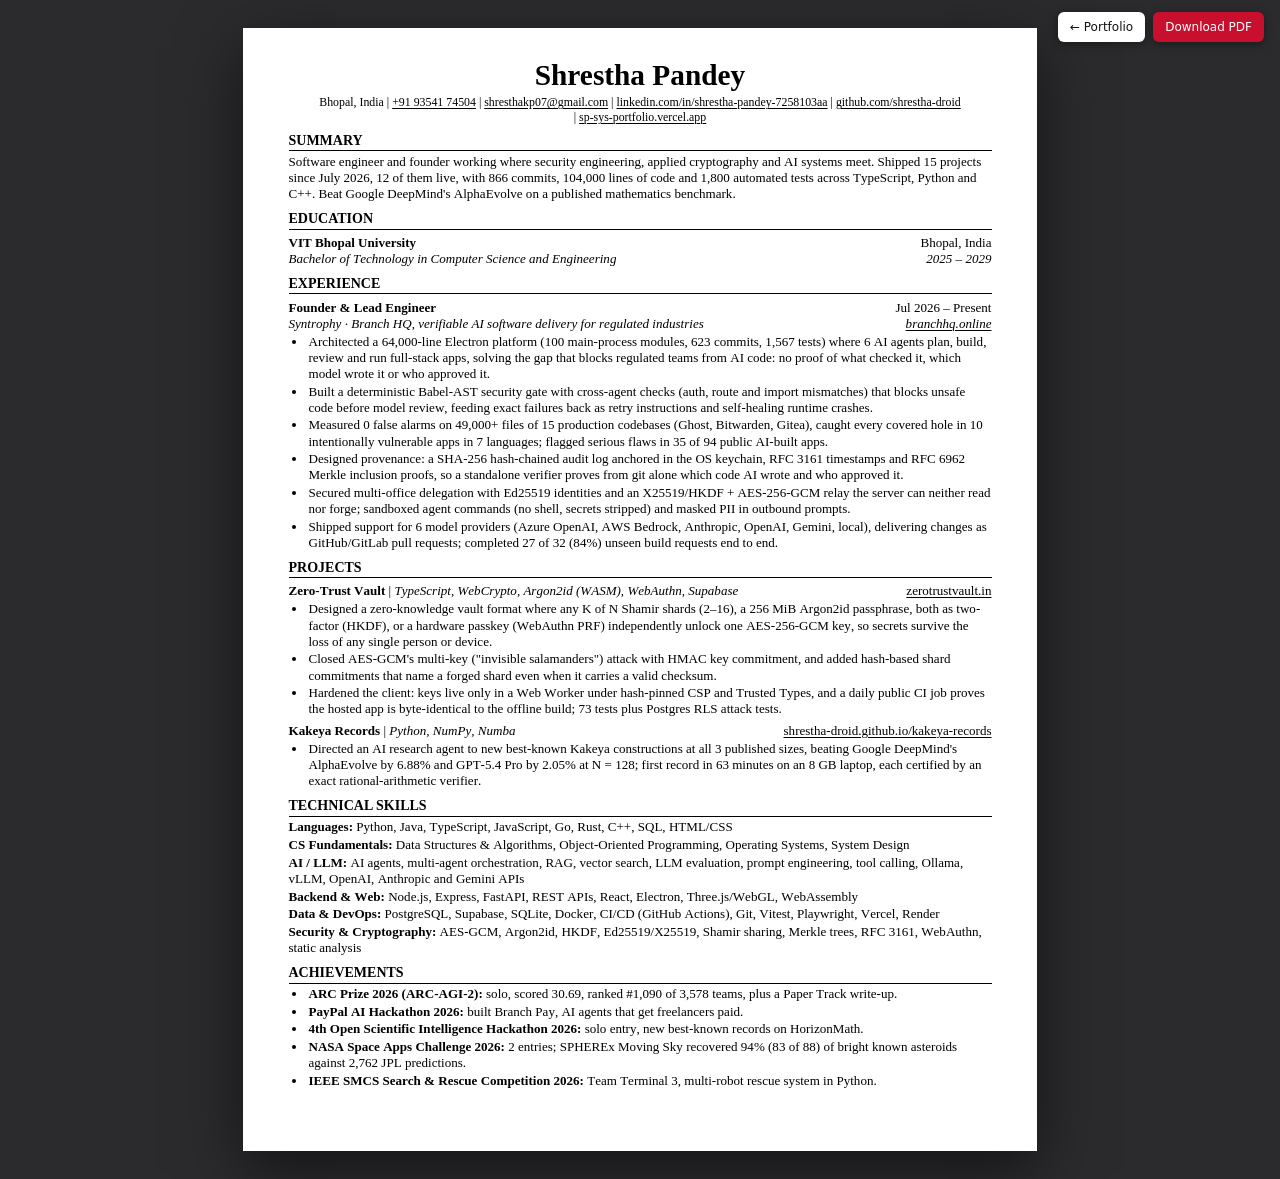
==== cv.html @ e8c66e71 "CV: add phone number and Rust Co-Authored-By: Claude Opus 5.5 <noreply@anthropic.com>" ====
<!DOCTYPE html>
<html lang="en">
<head>
<meta charset="UTF-8">
<meta name="viewport" content="width=device-width, initial-scale=1">
<title>Shrestha Pandey · CV</title>
<meta name="description" content="Shrestha Pandey: software engineer, AI systems and security. One-page CV.">
<link rel="icon" href="favicon.svg" type="image/svg+xml">
<style>
  /* Jake's Resume layout (the standard Overleaf ATS template): one column, standard headings, real text.
     Static font only: Chrome splits words ("A I") when printing variable fonts, which breaks ATS parsing. */
  @page { size: A4; margin: 0; }
  * { box-sizing: border-box; margin: 0; padding: 0; }
  html { background: #2b2b2e; }
  body { font: 400 9.8pt/1.24 Charter, 'Bitstream Charter', Georgia, serif; color: #000; font-kerning: none; font-variant-ligatures: none; font-feature-settings: 'kern' 0, 'liga' 0; -webkit-font-smoothing: antialiased; }
  .page { width: 210mm; min-height: 297mm; margin: 28px auto; padding: 8.5mm 12mm 6mm; background: #fff; box-shadow: 0 20px 60px #0008; }
  a { color: inherit; text-decoration: underline; text-decoration-thickness: .5pt; text-underline-offset: 1.5pt; }
  header { text-align: center; }
  h1 { font: 700 22pt/1.05 Charter, Georgia, serif; }
  .contact { margin-top: 3pt; font-size: 8.9pt; }
  .contact span { white-space: nowrap; }
  .contact span + span::before { content: '| '; }
  h2 { margin: 6.5pt 0 2pt; padding-bottom: 1pt; border-bottom: .7pt solid #000; font: 700 10.5pt Charter, Georgia, serif; text-transform: uppercase; }
  
  .item { margin-top: 4pt; break-inside: avoid; }
  .row { display: flex; justify-content: space-between; gap: 10pt; align-items: baseline; }
  .row b { font-weight: 700; }
  .row i { font-style: italic; }
  .row .r { flex: none; text-align: right; }
  ul { margin: 1.5pt 0 0 14pt; } li { margin-top: 1pt; padding-left: 1pt; }
  .skills p { margin-top: 1.2pt; } .skills b { font-weight: 700; }
  .bar { position: fixed; top: 12px; right: 16px; display: flex; gap: 8px; font: 500 12px system-ui, sans-serif; }
  .bar a { padding: 8px 12px; border-radius: 6px; background: #fff; color: #111; box-shadow: 0 2px 10px #0006; text-decoration: none; }
  .bar a.primary { background: #c8102e; color: #fff; }
  @media print { html { background: #fff; } .page { margin: 0; box-shadow: none; min-height: auto; } .bar { display: none; } }
  @media screen and (max-width: 820px) { .page { width: auto; margin: 0; padding: 18px; } .row { flex-direction: column; gap: 0; } .row .r { text-align: left; } }
</style>
</head>
<body>
<nav class="bar" aria-label="CV actions"><a href="/">← Portfolio</a><a class="primary" href="Shrestha-Pandey-CV.pdf" download="Shrestha-Pandey-CV.pdf">Download PDF</a></nav>
<main class="page">
  <header>
    <h1>Shrestha Pandey</h1>
    <p class="contact"><span>Bhopal, India</span> <span><a href="tel:+919354174504">+91 93541 74504</a></span> <span><a href="mailto:shresthakp07@gmail.com">shresthakp07@gmail.com</a></span> <span><a href="https://www.linkedin.com/in/shrestha-pandey-7258103aa/">linkedin.com/in/shrestha-pandey-7258103aa</a></span> <span><a href="https://github.com/shrestha-droid">github.com/shrestha-droid</a></span> <span><a href="https://sp-sys-portfolio.vercel.app">sp-sys-portfolio.vercel.app</a></span></p>
  </header>

  <h2>Summary</h2>
  <p class="summary">Software engineer and founder working where security engineering, applied cryptography and AI systems meet. Shipped 15 projects since July 2026, 12 of them live, with 866 commits, 104,000 lines of code and 1,800 automated tests across TypeScript, Python and C++. Beat Google DeepMind's AlphaEvolve on a published mathematics benchmark.</p>

  <h2>Education</h2>
  <div class="item">
    <div class="row"><b>VIT Bhopal University</b><span class="r">Bhopal, India</span></div>
    <div class="row"><i>Bachelor of Technology in Computer Science and Engineering</i><i class="r">2025 – 2029</i></div>
  </div>

  <h2>Experience</h2>
  <div class="item">
    <div class="row"><b>Founder &amp; Lead Engineer</b><span class="r">Jul 2026 – Present</span></div>
    <div class="row"><i>Syntrophy · Branch HQ, verifiable AI software delivery for regulated industries</i><i class="r"><a href="https://branchhq.online">branchhq.online</a></i></div>
    <ul>
      <li>Architected a 64,000-line Electron platform (100 main-process modules, 623 commits, 1,567 tests) where 6 AI agents plan, build, review and run full-stack apps, solving the gap that blocks regulated teams from AI code: no proof of what checked it, which model wrote it or who approved it.</li>
      <li>Built a deterministic Babel-AST security gate with cross-agent checks (auth, route and import mismatches) that blocks unsafe code before model review, feeding exact failures back as retry instructions and self-healing runtime crashes.</li>
      <li>Measured 0 false alarms on 49,000+ files of 15 production codebases (Ghost, Bitwarden, Gitea), caught every covered hole in 10 intentionally vulnerable apps in 7 languages; flagged serious flaws in 35 of 94 public AI-built apps.</li>
      <li>Designed provenance: a SHA-256 hash-chained audit log anchored in the OS keychain, RFC 3161 timestamps and RFC 6962 Merkle inclusion proofs, so a standalone verifier proves from git alone which code AI wrote and who approved it.</li>
      <li>Secured multi-office delegation with Ed25519 identities and an X25519/HKDF + AES-256-GCM relay the server can neither read nor forge; sandboxed agent commands (no shell, secrets stripped) and masked PII in outbound prompts.</li>
      <li>Shipped support for 6 model providers (Azure OpenAI, AWS Bedrock, Anthropic, OpenAI, Gemini, local), delivering changes as GitHub/GitLab pull requests; completed 27 of 32 (84%) unseen build requests end to end.</li>
    </ul>
  </div>

  <h2>Projects</h2>
  <div class="item">
    <div class="row"><span><b>Zero-Trust Vault</b> | <i>TypeScript, WebCrypto, Argon2id (WASM), WebAuthn, Supabase</i></span><span class="r"><a href="https://www.zerotrustvault.in">zerotrustvault.in</a></span></div>
    <ul>
      <li>Designed a zero-knowledge vault format where any K of N Shamir shards (<span style="white-space:nowrap">2–16</span>), a 256 MiB Argon2id passphrase, both as two-factor (HKDF), or a hardware passkey (WebAuthn PRF) independently unlock one AES-256-GCM key, so secrets survive the loss of any single person or device.</li>
      <li>Closed AES-GCM's multi-key ("invisible salamanders") attack with HMAC key commitment, and added hash-based shard commitments that name a forged shard even when it carries a valid checksum.</li>
      <li>Hardened the client: keys live only in a Web Worker under hash-pinned CSP and Trusted Types, and a daily public CI job proves the hosted app is byte-identical to the offline build; 73 tests plus Postgres RLS attack tests.</li>
    </ul>
  </div>
  <div class="item">
    <div class="row"><span><b>Kakeya Records</b> | <i>Python, NumPy, Numba</i></span><span class="r"><a href="https://shrestha-droid.github.io/kakeya-records/">shrestha-droid.github.io/kakeya-records</a></span></div>
    <ul>
      <li>Directed an AI research agent to new best-known Kakeya constructions at all 3 published sizes, beating Google DeepMind's AlphaEvolve by 6.88% and GPT-5.4 Pro by 2.05% at N = 128; first record in 63 minutes on an 8 GB laptop, each certified by an exact rational-arithmetic verifier.</li>
    </ul>
  </div>

  <h2>Technical Skills</h2>
  <div class="skills">
    <p><b>Languages:</b> Python, Java, TypeScript, JavaScript, Go, Rust, C++, SQL, HTML/CSS</p>
    <p><b>CS Fundamentals:</b> Data Structures &amp; Algorithms, Object-Oriented Programming, Operating Systems, System Design</p>
    <p><b>AI / LLM:</b> AI agents, multi-agent orchestration, RAG, vector search, LLM evaluation, prompt engineering, tool calling, Ollama, vLLM, OpenAI, Anthropic and Gemini APIs</p>
    <p><b>Backend &amp; Web:</b> Node.js, Express, FastAPI, REST APIs, React, Electron, Three.js/WebGL, WebAssembly</p>
    <p><b>Data &amp; DevOps:</b> PostgreSQL, Supabase, SQLite, Docker, CI/CD (GitHub Actions), Git, Vitest, Playwright, Vercel, Render</p>
    <p><b>Security &amp; Cryptography:</b> AES-GCM, Argon2id, HKDF, Ed25519/X25519, Shamir sharing, Merkle trees, RFC 3161, WebAuthn, static analysis</p>
  </div>

  <h2>Achievements</h2>
  <ul>
    <li><b>ARC Prize 2026 (ARC-AGI-2):</b> solo, scored 30.69, ranked #1,090 of 3,578 teams, plus a Paper Track write-up.</li>
    <li><b>PayPal AI Hackathon 2026:</b> built Branch Pay, AI agents that get freelancers paid.</li>
    <li><b>4th Open Scientific Intelligence Hackathon 2026:</b> solo entry, new best-known records on HorizonMath.</li>
    <li><b>NASA Space Apps Challenge 2026:</b> 2 entries; SPHEREx Moving Sky recovered 94% (83 of 88) of bright known asteroids against 2,762 JPL predictions.</li>
    <li><b>IEEE SMCS Search &amp; Rescue Competition 2026:</b> Team Terminal 3, multi-robot rescue system in Python.</li>
  </ul>
</main>
</body>
</html>
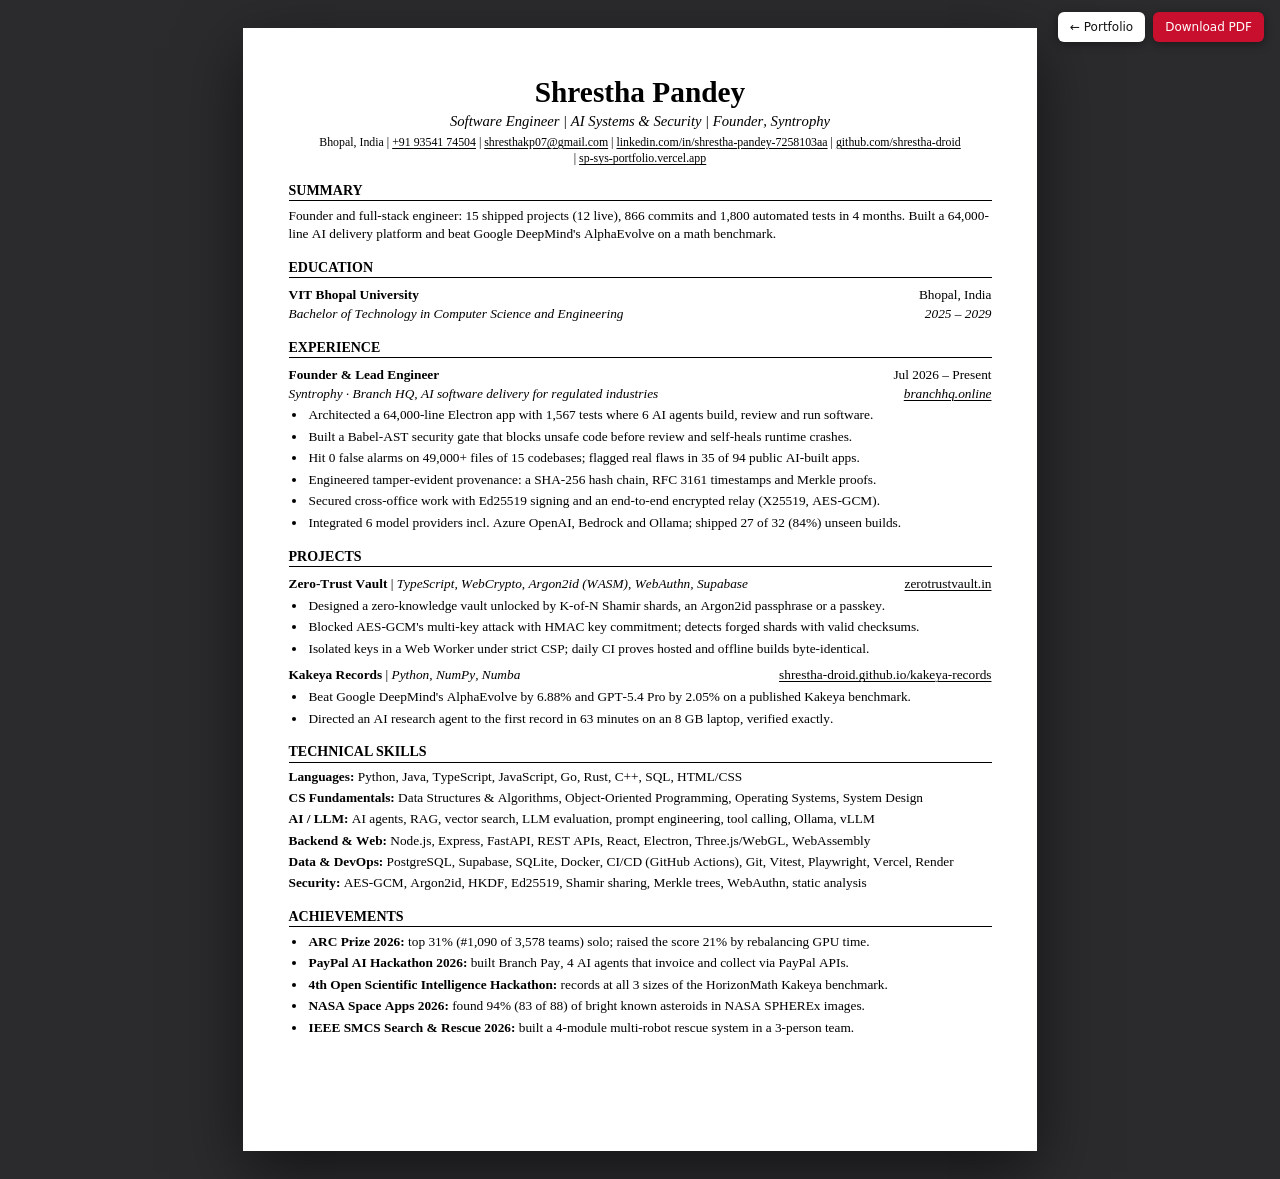
==== commit d9729bd1: "CV: headline, one-line quantified bullets, metrics on every achievement, fewer buzzwords Co-Authored" ====
--- a/cv.html
+++ b/cv.html
@@ -12,23 +12,24 @@
   @page { size: A4; margin: 0; }
   * { box-sizing: border-box; margin: 0; padding: 0; }
   html { background: #2b2b2e; }
-  body { font: 400 9.8pt/1.24 Charter, 'Bitstream Charter', Georgia, serif; color: #000; font-kerning: none; font-variant-ligatures: none; font-feature-settings: 'kern' 0, 'liga' 0; -webkit-font-smoothing: antialiased; }
-  .page { width: 210mm; min-height: 297mm; margin: 28px auto; padding: 8.5mm 12mm 6mm; background: #fff; box-shadow: 0 20px 60px #0008; }
+  body { font: 400 10pt/1.4 Charter, 'Bitstream Charter', Georgia, serif; color: #000; font-kerning: none; font-variant-ligatures: none; font-feature-settings: 'kern' 0, 'liga' 0; -webkit-font-smoothing: antialiased; }
+  .page { width: 210mm; min-height: 297mm; margin: 28px auto; padding: 13mm 12mm 10mm; background: #fff; box-shadow: 0 20px 60px #0008; }
   a { color: inherit; text-decoration: underline; text-decoration-thickness: .5pt; text-underline-offset: 1.5pt; }
   header { text-align: center; }
   h1 { font: 700 22pt/1.05 Charter, Georgia, serif; }
-  .contact { margin-top: 3pt; font-size: 8.9pt; }
+  .headline { margin-top: 2pt; font-size: 11pt; font-style: italic; }
+  .contact { margin-top: 2pt; font-size: 8.9pt; }
   .contact span { white-space: nowrap; }
   .contact span + span::before { content: '| '; }
-  h2 { margin: 6.5pt 0 2pt; padding-bottom: 1pt; border-bottom: .7pt solid #000; font: 700 10.5pt Charter, Georgia, serif; text-transform: uppercase; }
+  h2 { margin: 12pt 0 4pt; padding-bottom: 1pt; border-bottom: .7pt solid #000; font: 700 10.5pt Charter, Georgia, serif; text-transform: uppercase; }
   
-  .item { margin-top: 4pt; break-inside: avoid; }
+  .item { margin-top: 6pt; break-inside: avoid; }
   .row { display: flex; justify-content: space-between; gap: 10pt; align-items: baseline; }
   .row b { font-weight: 700; }
   .row i { font-style: italic; }
   .row .r { flex: none; text-align: right; }
-  ul { margin: 1.5pt 0 0 14pt; } li { margin-top: 1pt; padding-left: 1pt; }
-  .skills p { margin-top: 1.2pt; } .skills b { font-weight: 700; }
+  ul { margin: 1.5pt 0 0 14pt; } li { margin-top: 2.2pt; padding-left: 1pt; }
+  .skills p { margin-top: 2pt; } .skills b { font-weight: 700; }
   .bar { position: fixed; top: 12px; right: 16px; display: flex; gap: 8px; font: 500 12px system-ui, sans-serif; }
   .bar a { padding: 8px 12px; border-radius: 6px; background: #fff; color: #111; box-shadow: 0 2px 10px #0006; text-decoration: none; }
   .bar a.primary { background: #c8102e; color: #fff; }
@@ -41,11 +42,12 @@
 <main class="page">
   <header>
     <h1>Shrestha Pandey</h1>
+    <p class="headline">Software Engineer | AI Systems &amp; Security | Founder, Syntrophy</p>
     <p class="contact"><span>Bhopal, India</span> <span><a href="tel:+919354174504">+91 93541 74504</a></span> <span><a href="mailto:shresthakp07@gmail.com">shresthakp07@gmail.com</a></span> <span><a href="https://www.linkedin.com/in/shrestha-pandey-7258103aa/">linkedin.com/in/shrestha-pandey-7258103aa</a></span> <span><a href="https://github.com/shrestha-droid">github.com/shrestha-droid</a></span> <span><a href="https://sp-sys-portfolio.vercel.app">sp-sys-portfolio.vercel.app</a></span></p>
   </header>
 
   <h2>Summary</h2>
-  <p class="summary">Software engineer and founder working where security engineering, applied cryptography and AI systems meet. Shipped 15 projects since July 2026, 12 of them live, with 866 commits, 104,000 lines of code and 1,800 automated tests across TypeScript, Python and C++. Beat Google DeepMind's AlphaEvolve on a published mathematics benchmark.</p>
+  <p class="summary">Founder and full-stack engineer: 15 shipped projects (12 live), 866 commits and 1,800 automated tests in 4 months. Built a 64,000-line AI delivery platform and beat Google DeepMind's AlphaEvolve on a math benchmark.</p>
 
   <h2>Education</h2>
   <div class="item">
@@ -56,14 +58,14 @@
   <h2>Experience</h2>
   <div class="item">
     <div class="row"><b>Founder &amp; Lead Engineer</b><span class="r">Jul 2026 – Present</span></div>
-    <div class="row"><i>Syntrophy · Branch HQ, verifiable AI software delivery for regulated industries</i><i class="r"><a href="https://branchhq.online">branchhq.online</a></i></div>
+    <div class="row"><i>Syntrophy · Branch HQ, AI software delivery for regulated industries</i><i class="r"><a href="https://branchhq.online">branchhq.online</a></i></div>
     <ul>
-      <li>Architected a 64,000-line Electron platform (100 main-process modules, 623 commits, 1,567 tests) where 6 AI agents plan, build, review and run full-stack apps, solving the gap that blocks regulated teams from AI code: no proof of what checked it, which model wrote it or who approved it.</li>
-      <li>Built a deterministic Babel-AST security gate with cross-agent checks (auth, route and import mismatches) that blocks unsafe code before model review, feeding exact failures back as retry instructions and self-healing runtime crashes.</li>
-      <li>Measured 0 false alarms on 49,000+ files of 15 production codebases (Ghost, Bitwarden, Gitea), caught every covered hole in 10 intentionally vulnerable apps in 7 languages; flagged serious flaws in 35 of 94 public AI-built apps.</li>
-      <li>Designed provenance: a SHA-256 hash-chained audit log anchored in the OS keychain, RFC 3161 timestamps and RFC 6962 Merkle inclusion proofs, so a standalone verifier proves from git alone which code AI wrote and who approved it.</li>
-      <li>Secured multi-office delegation with Ed25519 identities and an X25519/HKDF + AES-256-GCM relay the server can neither read nor forge; sandboxed agent commands (no shell, secrets stripped) and masked PII in outbound prompts.</li>
-      <li>Shipped support for 6 model providers (Azure OpenAI, AWS Bedrock, Anthropic, OpenAI, Gemini, local), delivering changes as GitHub/GitLab pull requests; completed 27 of 32 (84%) unseen build requests end to end.</li>
+      <li>Architected a 64,000-line Electron app with 1,567 tests where 6 AI agents build, review and run software.</li>
+      <li>Built a Babel-AST security gate that blocks unsafe code before review and self-heals runtime crashes.</li>
+      <li>Hit 0 false alarms on 49,000+ files of 15 codebases; flagged real flaws in 35 of 94 public AI-built apps.</li>
+      <li>Engineered tamper-evident provenance: a SHA-256 hash chain, RFC 3161 timestamps and Merkle proofs.</li>
+      <li>Secured cross-office work with Ed25519 signing and an end-to-end encrypted relay (X25519, AES-GCM).</li>
+      <li>Integrated 6 model providers incl. Azure OpenAI, Bedrock and Ollama; shipped 27 of 32 (84%) unseen builds.</li>
     </ul>
   </div>
 
@@ -71,15 +73,16 @@
   <div class="item">
     <div class="row"><span><b>Zero-Trust Vault</b> | <i>TypeScript, WebCrypto, Argon2id (WASM), WebAuthn, Supabase</i></span><span class="r"><a href="https://www.zerotrustvault.in">zerotrustvault.in</a></span></div>
     <ul>
-      <li>Designed a zero-knowledge vault format where any K of N Shamir shards (<span style="white-space:nowrap">2–16</span>), a 256 MiB Argon2id passphrase, both as two-factor (HKDF), or a hardware passkey (WebAuthn PRF) independently unlock one AES-256-GCM key, so secrets survive the loss of any single person or device.</li>
-      <li>Closed AES-GCM's multi-key ("invisible salamanders") attack with HMAC key commitment, and added hash-based shard commitments that name a forged shard even when it carries a valid checksum.</li>
-      <li>Hardened the client: keys live only in a Web Worker under hash-pinned CSP and Trusted Types, and a daily public CI job proves the hosted app is byte-identical to the offline build; 73 tests plus Postgres RLS attack tests.</li>
+      <li>Designed a zero-knowledge vault unlocked by K-of-N Shamir shards, an Argon2id passphrase or a passkey.</li>
+      <li>Blocked AES-GCM's multi-key attack with HMAC key commitment; detects forged shards with valid checksums.</li>
+      <li>Isolated keys in a Web Worker under strict CSP; daily CI proves hosted and offline builds byte-identical.</li>
     </ul>
   </div>
   <div class="item">
     <div class="row"><span><b>Kakeya Records</b> | <i>Python, NumPy, Numba</i></span><span class="r"><a href="https://shrestha-droid.github.io/kakeya-records/">shrestha-droid.github.io/kakeya-records</a></span></div>
     <ul>
-      <li>Directed an AI research agent to new best-known Kakeya constructions at all 3 published sizes, beating Google DeepMind's AlphaEvolve by 6.88% and GPT-5.4 Pro by 2.05% at N = 128; first record in 63 minutes on an 8 GB laptop, each certified by an exact rational-arithmetic verifier.</li>
+      <li>Beat Google DeepMind's AlphaEvolve by 6.88% and GPT-5.4 Pro by 2.05% on a published Kakeya benchmark.</li>
+      <li>Directed an AI research agent to the first record in 63 minutes on an 8 GB laptop, verified exactly.</li>
     </ul>
   </div>
 
@@ -87,19 +90,19 @@
   <div class="skills">
     <p><b>Languages:</b> Python, Java, TypeScript, JavaScript, Go, Rust, C++, SQL, HTML/CSS</p>
     <p><b>CS Fundamentals:</b> Data Structures &amp; Algorithms, Object-Oriented Programming, Operating Systems, System Design</p>
-    <p><b>AI / LLM:</b> AI agents, multi-agent orchestration, RAG, vector search, LLM evaluation, prompt engineering, tool calling, Ollama, vLLM, OpenAI, Anthropic and Gemini APIs</p>
+    <p><b>AI / LLM:</b> AI agents, RAG, vector search, LLM evaluation, prompt engineering, tool calling, Ollama, vLLM</p>
     <p><b>Backend &amp; Web:</b> Node.js, Express, FastAPI, REST APIs, React, Electron, Three.js/WebGL, WebAssembly</p>
     <p><b>Data &amp; DevOps:</b> PostgreSQL, Supabase, SQLite, Docker, CI/CD (GitHub Actions), Git, Vitest, Playwright, Vercel, Render</p>
-    <p><b>Security &amp; Cryptography:</b> AES-GCM, Argon2id, HKDF, Ed25519/X25519, Shamir sharing, Merkle trees, RFC 3161, WebAuthn, static analysis</p>
+    <p><b>Security:</b> AES-GCM, Argon2id, HKDF, Ed25519, Shamir sharing, Merkle trees, WebAuthn, static analysis</p>
   </div>
 
   <h2>Achievements</h2>
   <ul>
-    <li><b>ARC Prize 2026 (ARC-AGI-2):</b> solo, scored 30.69, ranked #1,090 of 3,578 teams, plus a Paper Track write-up.</li>
-    <li><b>PayPal AI Hackathon 2026:</b> built Branch Pay, AI agents that get freelancers paid.</li>
-    <li><b>4th Open Scientific Intelligence Hackathon 2026:</b> solo entry, new best-known records on HorizonMath.</li>
-    <li><b>NASA Space Apps Challenge 2026:</b> 2 entries; SPHEREx Moving Sky recovered 94% (83 of 88) of bright known asteroids against 2,762 JPL predictions.</li>
-    <li><b>IEEE SMCS Search &amp; Rescue Competition 2026:</b> Team Terminal 3, multi-robot rescue system in Python.</li>
+    <li><b>ARC Prize 2026:</b> top 31% (#1,090 of 3,578 teams) solo; raised the score 21% by rebalancing GPU time.</li>
+    <li><b>PayPal AI Hackathon 2026:</b> built Branch Pay, 4 AI agents that invoice and collect via PayPal APIs.</li>
+    <li><b>4th Open Scientific Intelligence Hackathon:</b> records at all 3 sizes of the HorizonMath Kakeya benchmark.</li>
+    <li><b>NASA Space Apps 2026:</b> found 94% (83 of 88) of bright known asteroids in NASA SPHEREx images.</li>
+    <li><b>IEEE SMCS Search &amp; Rescue 2026:</b> built a 4-module multi-robot rescue system in a 3-person team.</li>
   </ul>
 </main>
 </body>
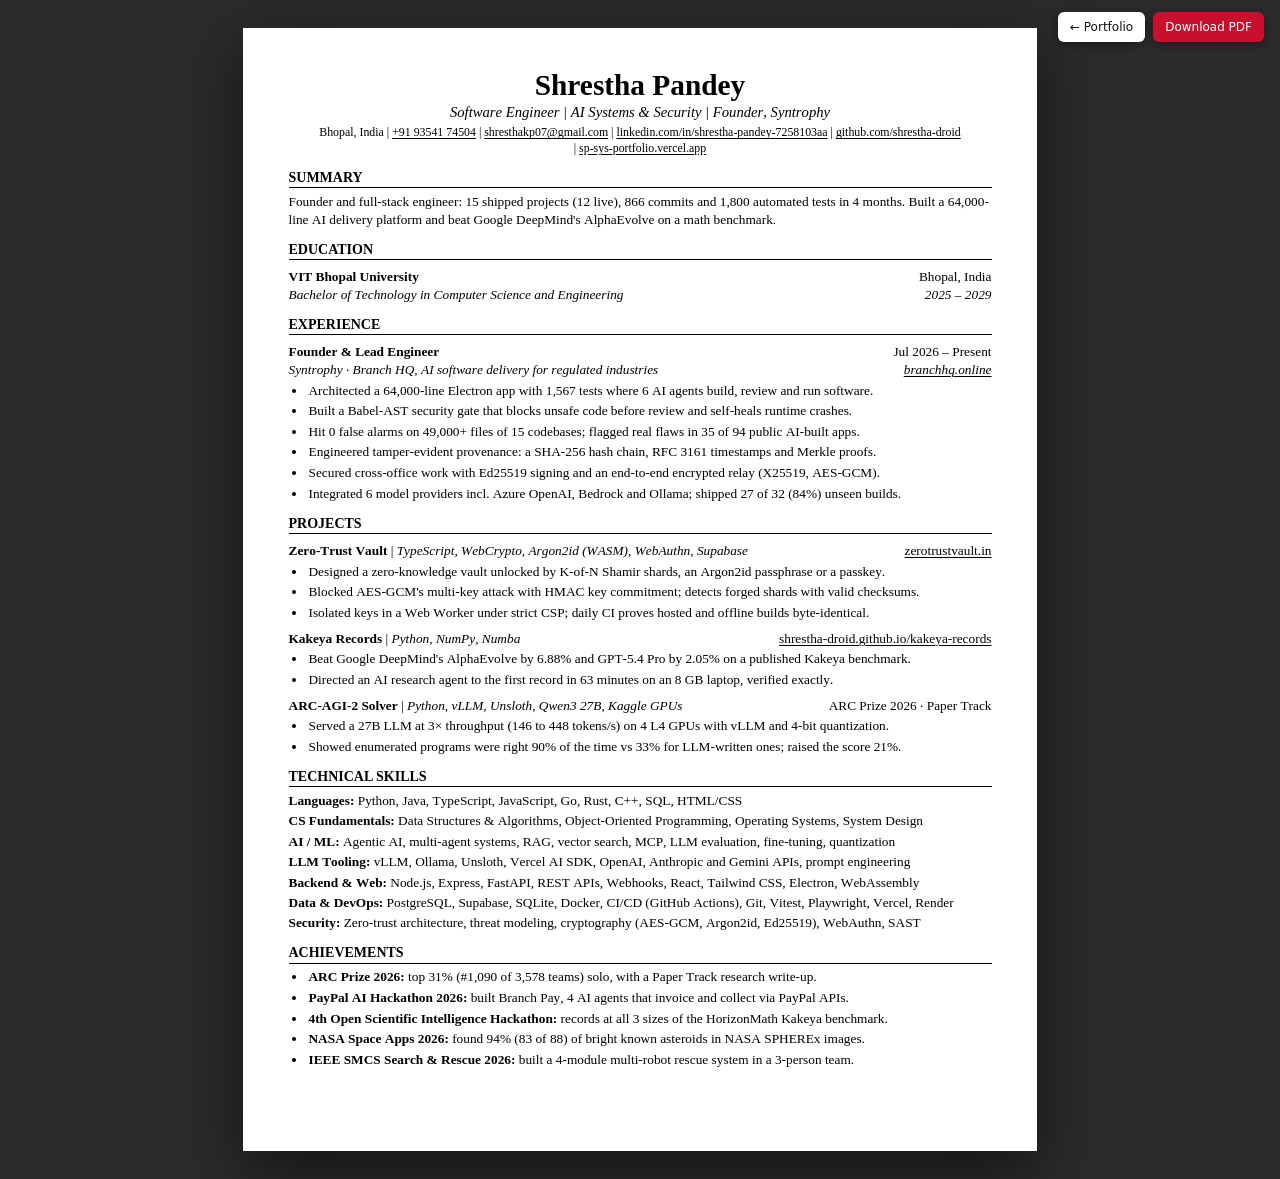
==== commit 97504623: "CV: add ARC-AGI-2 project (vLLM, quantization, 3x throughput) and evidenced ML/security keywords Co-" ====
--- a/cv.html
+++ b/cv.html
@@ -12,8 +12,8 @@
   @page { size: A4; margin: 0; }
   * { box-sizing: border-box; margin: 0; padding: 0; }
   html { background: #2b2b2e; }
-  body { font: 400 10pt/1.4 Charter, 'Bitstream Charter', Georgia, serif; color: #000; font-kerning: none; font-variant-ligatures: none; font-feature-settings: 'kern' 0, 'liga' 0; -webkit-font-smoothing: antialiased; }
-  .page { width: 210mm; min-height: 297mm; margin: 28px auto; padding: 13mm 12mm 10mm; background: #fff; box-shadow: 0 20px 60px #0008; }
+  body { font: 400 10pt/1.33 Charter, 'Bitstream Charter', Georgia, serif; color: #000; font-kerning: none; font-variant-ligatures: none; font-feature-settings: 'kern' 0, 'liga' 0; -webkit-font-smoothing: antialiased; }
+  .page { width: 210mm; min-height: 297mm; margin: 28px auto; padding: 11mm 12mm 8mm; background: #fff; box-shadow: 0 20px 60px #0008; }
   a { color: inherit; text-decoration: underline; text-decoration-thickness: .5pt; text-underline-offset: 1.5pt; }
   header { text-align: center; }
   h1 { font: 700 22pt/1.05 Charter, Georgia, serif; }
@@ -21,7 +21,7 @@
   .contact { margin-top: 2pt; font-size: 8.9pt; }
   .contact span { white-space: nowrap; }
   .contact span + span::before { content: '| '; }
-  h2 { margin: 12pt 0 4pt; padding-bottom: 1pt; border-bottom: .7pt solid #000; font: 700 10.5pt Charter, Georgia, serif; text-transform: uppercase; }
+  h2 { margin: 10pt 0 3.5pt; padding-bottom: 1pt; border-bottom: .7pt solid #000; font: 700 10.5pt Charter, Georgia, serif; text-transform: uppercase; }
   
   .item { margin-top: 6pt; break-inside: avoid; }
   .row { display: flex; justify-content: space-between; gap: 10pt; align-items: baseline; }
@@ -86,19 +86,28 @@
     </ul>
   </div>
 
+  <div class="item">
+    <div class="row"><span><b>ARC-AGI-2 Solver</b> | <i>Python, vLLM, Unsloth, Qwen3 27B, Kaggle GPUs</i></span><span class="r">ARC Prize 2026 · Paper Track</span></div>
+    <ul>
+      <li>Served a 27B LLM at 3× throughput (146 to 448 tokens/s) on 4 L4 GPUs with vLLM and 4-bit quantization.</li>
+      <li>Showed enumerated programs were right 90% of the time vs 33% for LLM-written ones; raised the score 21%.</li>
+    </ul>
+  </div>
+
   <h2>Technical Skills</h2>
   <div class="skills">
     <p><b>Languages:</b> Python, Java, TypeScript, JavaScript, Go, Rust, C++, SQL, HTML/CSS</p>
     <p><b>CS Fundamentals:</b> Data Structures &amp; Algorithms, Object-Oriented Programming, Operating Systems, System Design</p>
-    <p><b>AI / LLM:</b> AI agents, RAG, vector search, LLM evaluation, prompt engineering, tool calling, Ollama, vLLM</p>
-    <p><b>Backend &amp; Web:</b> Node.js, Express, FastAPI, REST APIs, React, Electron, Three.js/WebGL, WebAssembly</p>
+    <p><b>AI / ML:</b> Agentic AI, multi-agent systems, RAG, vector search, MCP, LLM evaluation, fine-tuning, quantization</p>
+    <p><b>LLM Tooling:</b> vLLM, Ollama, Unsloth, Vercel AI SDK, OpenAI, Anthropic and Gemini APIs, prompt engineering</p>
+    <p><b>Backend &amp; Web:</b> Node.js, Express, FastAPI, REST APIs, Webhooks, React, Tailwind CSS, Electron, WebAssembly</p>
     <p><b>Data &amp; DevOps:</b> PostgreSQL, Supabase, SQLite, Docker, CI/CD (GitHub Actions), Git, Vitest, Playwright, Vercel, Render</p>
-    <p><b>Security:</b> AES-GCM, Argon2id, HKDF, Ed25519, Shamir sharing, Merkle trees, WebAuthn, static analysis</p>
+    <p><b>Security:</b> Zero-trust architecture, threat modeling, cryptography (AES-GCM, Argon2id, Ed25519), WebAuthn, SAST</p>
   </div>
 
   <h2>Achievements</h2>
   <ul>
-    <li><b>ARC Prize 2026:</b> top 31% (#1,090 of 3,578 teams) solo; raised the score 21% by rebalancing GPU time.</li>
+    <li><b>ARC Prize 2026:</b> top 31% (#1,090 of 3,578 teams) solo, with a Paper Track research write-up.</li>
     <li><b>PayPal AI Hackathon 2026:</b> built Branch Pay, 4 AI agents that invoice and collect via PayPal APIs.</li>
     <li><b>4th Open Scientific Intelligence Hackathon:</b> records at all 3 sizes of the HorizonMath Kakeya benchmark.</li>
     <li><b>NASA Space Apps 2026:</b> found 94% (83 of 88) of bright known asteroids in NASA SPHEREx images.</li>
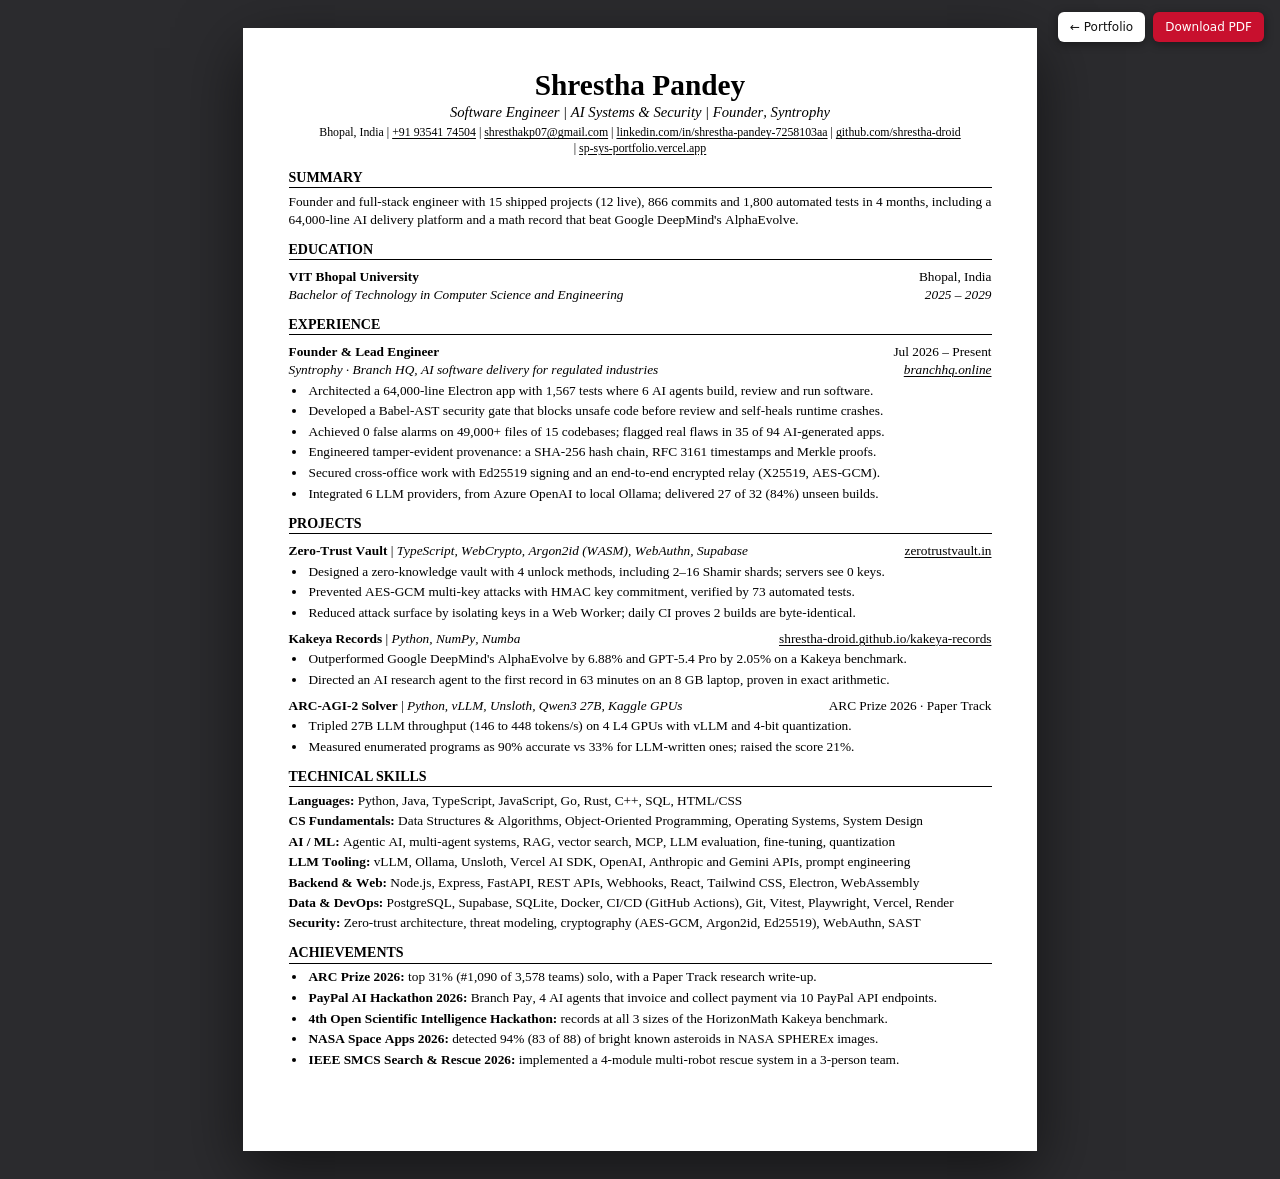
==== commit a177bf13: "CV: no repeated action verbs, quantified Vault bullets (Resume Worded fixes) Co-Authored-By: Claude " ====
--- a/cv.html
+++ b/cv.html
@@ -47,7 +47,7 @@
   </header>
 
   <h2>Summary</h2>
-  <p class="summary">Founder and full-stack engineer: 15 shipped projects (12 live), 866 commits and 1,800 automated tests in 4 months. Built a 64,000-line AI delivery platform and beat Google DeepMind's AlphaEvolve on a math benchmark.</p>
+  <p class="summary">Founder and full-stack engineer with 15 shipped projects (12 live), 866 commits and 1,800 automated tests in 4 months, including a 64,000-line AI delivery platform and a math record that beat Google DeepMind's AlphaEvolve.</p>
 
   <h2>Education</h2>
   <div class="item">
@@ -61,11 +61,11 @@
     <div class="row"><i>Syntrophy · Branch HQ, AI software delivery for regulated industries</i><i class="r"><a href="https://branchhq.online">branchhq.online</a></i></div>
     <ul>
       <li>Architected a 64,000-line Electron app with 1,567 tests where 6 AI agents build, review and run software.</li>
-      <li>Built a Babel-AST security gate that blocks unsafe code before review and self-heals runtime crashes.</li>
-      <li>Hit 0 false alarms on 49,000+ files of 15 codebases; flagged real flaws in 35 of 94 public AI-built apps.</li>
+      <li>Developed a Babel-AST security gate that blocks unsafe code before review and self-heals runtime crashes.</li>
+      <li>Achieved 0 false alarms on 49,000+ files of 15 codebases; flagged real flaws in 35 of 94 AI-generated apps.</li>
       <li>Engineered tamper-evident provenance: a SHA-256 hash chain, RFC 3161 timestamps and Merkle proofs.</li>
       <li>Secured cross-office work with Ed25519 signing and an end-to-end encrypted relay (X25519, AES-GCM).</li>
-      <li>Integrated 6 model providers incl. Azure OpenAI, Bedrock and Ollama; shipped 27 of 32 (84%) unseen builds.</li>
+      <li>Integrated 6 LLM providers, from Azure OpenAI to local Ollama; delivered 27 of 32 (84%) unseen builds.</li>
     </ul>
   </div>
 
@@ -73,24 +73,24 @@
   <div class="item">
     <div class="row"><span><b>Zero-Trust Vault</b> | <i>TypeScript, WebCrypto, Argon2id (WASM), WebAuthn, Supabase</i></span><span class="r"><a href="https://www.zerotrustvault.in">zerotrustvault.in</a></span></div>
     <ul>
-      <li>Designed a zero-knowledge vault unlocked by K-of-N Shamir shards, an Argon2id passphrase or a passkey.</li>
-      <li>Blocked AES-GCM's multi-key attack with HMAC key commitment; detects forged shards with valid checksums.</li>
-      <li>Isolated keys in a Web Worker under strict CSP; daily CI proves hosted and offline builds byte-identical.</li>
+      <li>Designed a zero-knowledge vault with 4 unlock methods, including 2–16 Shamir shards; servers see 0 keys.</li>
+      <li>Prevented AES-GCM multi-key attacks with HMAC key commitment, verified by 73 automated tests.</li>
+      <li>Reduced attack surface by isolating keys in a Web Worker; daily CI proves 2 builds are byte-identical.</li>
     </ul>
   </div>
   <div class="item">
     <div class="row"><span><b>Kakeya Records</b> | <i>Python, NumPy, Numba</i></span><span class="r"><a href="https://shrestha-droid.github.io/kakeya-records/">shrestha-droid.github.io/kakeya-records</a></span></div>
     <ul>
-      <li>Beat Google DeepMind's AlphaEvolve by 6.88% and GPT-5.4 Pro by 2.05% on a published Kakeya benchmark.</li>
-      <li>Directed an AI research agent to the first record in 63 minutes on an 8 GB laptop, verified exactly.</li>
+      <li>Outperformed Google DeepMind's AlphaEvolve by 6.88% and GPT-5.4 Pro by 2.05% on a Kakeya benchmark.</li>
+      <li>Directed an AI research agent to the first record in 63 minutes on an 8 GB laptop, proven in exact arithmetic.</li>
     </ul>
   </div>
 
   <div class="item">
     <div class="row"><span><b>ARC-AGI-2 Solver</b> | <i>Python, vLLM, Unsloth, Qwen3 27B, Kaggle GPUs</i></span><span class="r">ARC Prize 2026 · Paper Track</span></div>
     <ul>
-      <li>Served a 27B LLM at 3× throughput (146 to 448 tokens/s) on 4 L4 GPUs with vLLM and 4-bit quantization.</li>
-      <li>Showed enumerated programs were right 90% of the time vs 33% for LLM-written ones; raised the score 21%.</li>
+      <li>Tripled 27B LLM throughput (146 to 448 tokens/s) on 4 L4 GPUs with vLLM and 4-bit quantization.</li>
+      <li>Measured enumerated programs as 90% accurate vs 33% for LLM-written ones; raised the score 21%.</li>
     </ul>
   </div>
 
@@ -108,10 +108,10 @@
   <h2>Achievements</h2>
   <ul>
     <li><b>ARC Prize 2026:</b> top 31% (#1,090 of 3,578 teams) solo, with a Paper Track research write-up.</li>
-    <li><b>PayPal AI Hackathon 2026:</b> built Branch Pay, 4 AI agents that invoice and collect via PayPal APIs.</li>
+    <li><b>PayPal AI Hackathon 2026:</b> Branch Pay, 4 AI agents that invoice and collect payment via 10 PayPal API endpoints.</li>
     <li><b>4th Open Scientific Intelligence Hackathon:</b> records at all 3 sizes of the HorizonMath Kakeya benchmark.</li>
-    <li><b>NASA Space Apps 2026:</b> found 94% (83 of 88) of bright known asteroids in NASA SPHEREx images.</li>
-    <li><b>IEEE SMCS Search &amp; Rescue 2026:</b> built a 4-module multi-robot rescue system in a 3-person team.</li>
+    <li><b>NASA Space Apps 2026:</b> detected 94% (83 of 88) of bright known asteroids in NASA SPHEREx images.</li>
+    <li><b>IEEE SMCS Search &amp; Rescue 2026:</b> implemented a 4-module multi-robot rescue system in a 3-person team.</li>
   </ul>
 </main>
 </body>
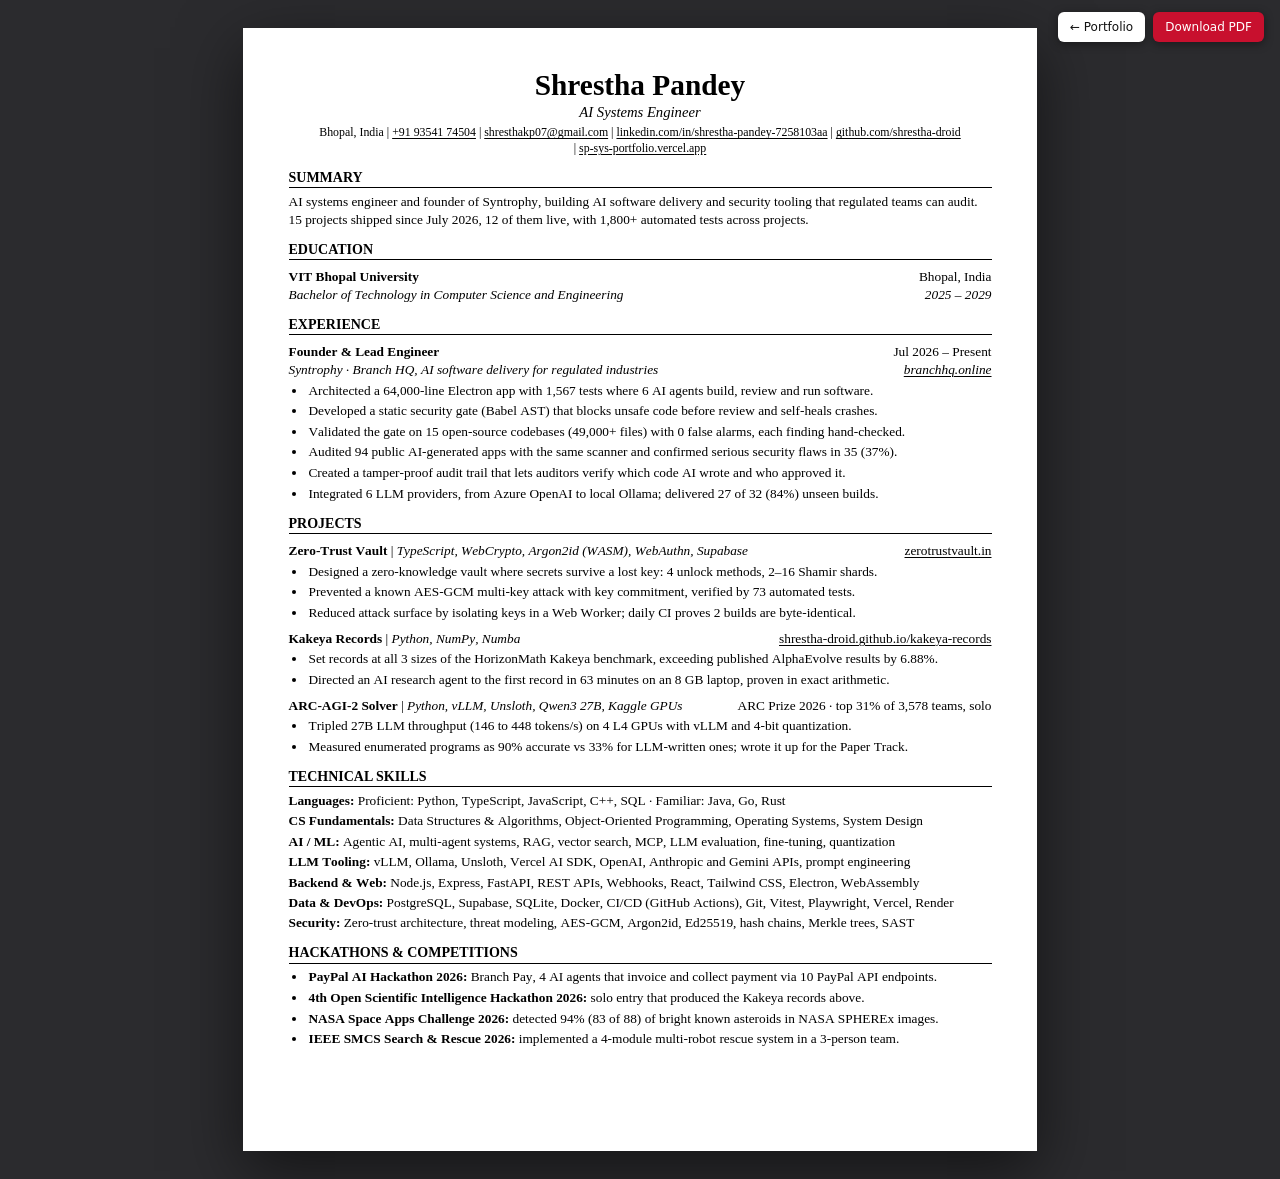
==== commit cd106791: "CV: one target role, outcome-first bullets, scoped claims, proficient/familiar languages Co-Authored" ====
--- a/cv.html
+++ b/cv.html
@@ -42,12 +42,12 @@
 <main class="page">
   <header>
     <h1>Shrestha Pandey</h1>
-    <p class="headline">Software Engineer | AI Systems &amp; Security | Founder, Syntrophy</p>
+    <p class="headline">AI Systems Engineer</p>
     <p class="contact"><span>Bhopal, India</span> <span><a href="tel:+919354174504">+91 93541 74504</a></span> <span><a href="mailto:shresthakp07@gmail.com">shresthakp07@gmail.com</a></span> <span><a href="https://www.linkedin.com/in/shrestha-pandey-7258103aa/">linkedin.com/in/shrestha-pandey-7258103aa</a></span> <span><a href="https://github.com/shrestha-droid">github.com/shrestha-droid</a></span> <span><a href="https://sp-sys-portfolio.vercel.app">sp-sys-portfolio.vercel.app</a></span></p>
   </header>
 
   <h2>Summary</h2>
-  <p class="summary">Founder and full-stack engineer with 15 shipped projects (12 live), 866 commits and 1,800 automated tests in 4 months, including a 64,000-line AI delivery platform and a math record that beat Google DeepMind's AlphaEvolve.</p>
+  <p class="summary">AI systems engineer and founder of Syntrophy, building AI software delivery and security tooling that regulated teams can audit. 15 projects shipped since July 2026, 12 of them live, with 1,800+ automated tests across projects.</p>
 
   <h2>Education</h2>
   <div class="item">
@@ -61,10 +61,10 @@
     <div class="row"><i>Syntrophy · Branch HQ, AI software delivery for regulated industries</i><i class="r"><a href="https://branchhq.online">branchhq.online</a></i></div>
     <ul>
       <li>Architected a 64,000-line Electron app with 1,567 tests where 6 AI agents build, review and run software.</li>
-      <li>Developed a Babel-AST security gate that blocks unsafe code before review and self-heals runtime crashes.</li>
-      <li>Achieved 0 false alarms on 49,000+ files of 15 codebases; flagged real flaws in 35 of 94 AI-generated apps.</li>
-      <li>Engineered tamper-evident provenance: a SHA-256 hash chain, RFC 3161 timestamps and Merkle proofs.</li>
-      <li>Secured cross-office work with Ed25519 signing and an end-to-end encrypted relay (X25519, AES-GCM).</li>
+      <li>Developed a static security gate (Babel AST) that blocks unsafe code before review and self-heals crashes.</li>
+      <li>Validated the gate on 15 open-source codebases (49,000+ files) with 0 false alarms, each finding hand-checked.</li>
+      <li>Audited 94 public AI-generated apps with the same scanner and confirmed serious security flaws in 35 (37%).</li>
+      <li>Created a tamper-proof audit trail that lets auditors verify which code AI wrote and who approved it.</li>
       <li>Integrated 6 LLM providers, from Azure OpenAI to local Ollama; delivered 27 of 32 (84%) unseen builds.</li>
     </ul>
   </div>
@@ -73,44 +73,43 @@
   <div class="item">
     <div class="row"><span><b>Zero-Trust Vault</b> | <i>TypeScript, WebCrypto, Argon2id (WASM), WebAuthn, Supabase</i></span><span class="r"><a href="https://www.zerotrustvault.in">zerotrustvault.in</a></span></div>
     <ul>
-      <li>Designed a zero-knowledge vault with 4 unlock methods, including 2–16 Shamir shards; servers see 0 keys.</li>
-      <li>Prevented AES-GCM multi-key attacks with HMAC key commitment, verified by 73 automated tests.</li>
+      <li>Designed a zero-knowledge vault where secrets survive a lost key: 4 unlock methods, 2–16 Shamir shards.</li>
+      <li>Prevented a known AES-GCM multi-key attack with key commitment, verified by 73 automated tests.</li>
       <li>Reduced attack surface by isolating keys in a Web Worker; daily CI proves 2 builds are byte-identical.</li>
     </ul>
   </div>
   <div class="item">
     <div class="row"><span><b>Kakeya Records</b> | <i>Python, NumPy, Numba</i></span><span class="r"><a href="https://shrestha-droid.github.io/kakeya-records/">shrestha-droid.github.io/kakeya-records</a></span></div>
     <ul>
-      <li>Outperformed Google DeepMind's AlphaEvolve by 6.88% and GPT-5.4 Pro by 2.05% on a Kakeya benchmark.</li>
+      <li>Set records at all 3 sizes of the HorizonMath Kakeya benchmark, exceeding published AlphaEvolve results by 6.88%.</li>
       <li>Directed an AI research agent to the first record in 63 minutes on an 8 GB laptop, proven in exact arithmetic.</li>
     </ul>
   </div>
 
   <div class="item">
-    <div class="row"><span><b>ARC-AGI-2 Solver</b> | <i>Python, vLLM, Unsloth, Qwen3 27B, Kaggle GPUs</i></span><span class="r">ARC Prize 2026 · Paper Track</span></div>
+    <div class="row"><span><b>ARC-AGI-2 Solver</b> | <i>Python, vLLM, Unsloth, Qwen3 27B, Kaggle GPUs</i></span><span class="r">ARC Prize 2026 · top 31% of 3,578 teams, solo</span></div>
     <ul>
       <li>Tripled 27B LLM throughput (146 to 448 tokens/s) on 4 L4 GPUs with vLLM and 4-bit quantization.</li>
-      <li>Measured enumerated programs as 90% accurate vs 33% for LLM-written ones; raised the score 21%.</li>
+      <li>Measured enumerated programs as 90% accurate vs 33% for LLM-written ones; wrote it up for the Paper Track.</li>
     </ul>
   </div>
 
   <h2>Technical Skills</h2>
   <div class="skills">
-    <p><b>Languages:</b> Python, Java, TypeScript, JavaScript, Go, Rust, C++, SQL, HTML/CSS</p>
+    <p><b>Languages:</b> Proficient: Python, TypeScript, JavaScript, C++, SQL · Familiar: Java, Go, Rust</p>
     <p><b>CS Fundamentals:</b> Data Structures &amp; Algorithms, Object-Oriented Programming, Operating Systems, System Design</p>
     <p><b>AI / ML:</b> Agentic AI, multi-agent systems, RAG, vector search, MCP, LLM evaluation, fine-tuning, quantization</p>
     <p><b>LLM Tooling:</b> vLLM, Ollama, Unsloth, Vercel AI SDK, OpenAI, Anthropic and Gemini APIs, prompt engineering</p>
     <p><b>Backend &amp; Web:</b> Node.js, Express, FastAPI, REST APIs, Webhooks, React, Tailwind CSS, Electron, WebAssembly</p>
     <p><b>Data &amp; DevOps:</b> PostgreSQL, Supabase, SQLite, Docker, CI/CD (GitHub Actions), Git, Vitest, Playwright, Vercel, Render</p>
-    <p><b>Security:</b> Zero-trust architecture, threat modeling, cryptography (AES-GCM, Argon2id, Ed25519), WebAuthn, SAST</p>
+    <p><b>Security:</b> Zero-trust architecture, threat modeling, AES-GCM, Argon2id, Ed25519, hash chains, Merkle trees, SAST</p>
   </div>
 
-  <h2>Achievements</h2>
+  <h2>Hackathons &amp; Competitions</h2>
   <ul>
-    <li><b>ARC Prize 2026:</b> top 31% (#1,090 of 3,578 teams) solo, with a Paper Track research write-up.</li>
     <li><b>PayPal AI Hackathon 2026:</b> Branch Pay, 4 AI agents that invoice and collect payment via 10 PayPal API endpoints.</li>
-    <li><b>4th Open Scientific Intelligence Hackathon:</b> records at all 3 sizes of the HorizonMath Kakeya benchmark.</li>
-    <li><b>NASA Space Apps 2026:</b> detected 94% (83 of 88) of bright known asteroids in NASA SPHEREx images.</li>
+    <li><b>4th Open Scientific Intelligence Hackathon 2026:</b> solo entry that produced the Kakeya records above.</li>
+    <li><b>NASA Space Apps Challenge 2026:</b> detected 94% (83 of 88) of bright known asteroids in NASA SPHEREx images.</li>
     <li><b>IEEE SMCS Search &amp; Rescue 2026:</b> implemented a 4-module multi-robot rescue system in a 3-person team.</li>
   </ul>
 </main>
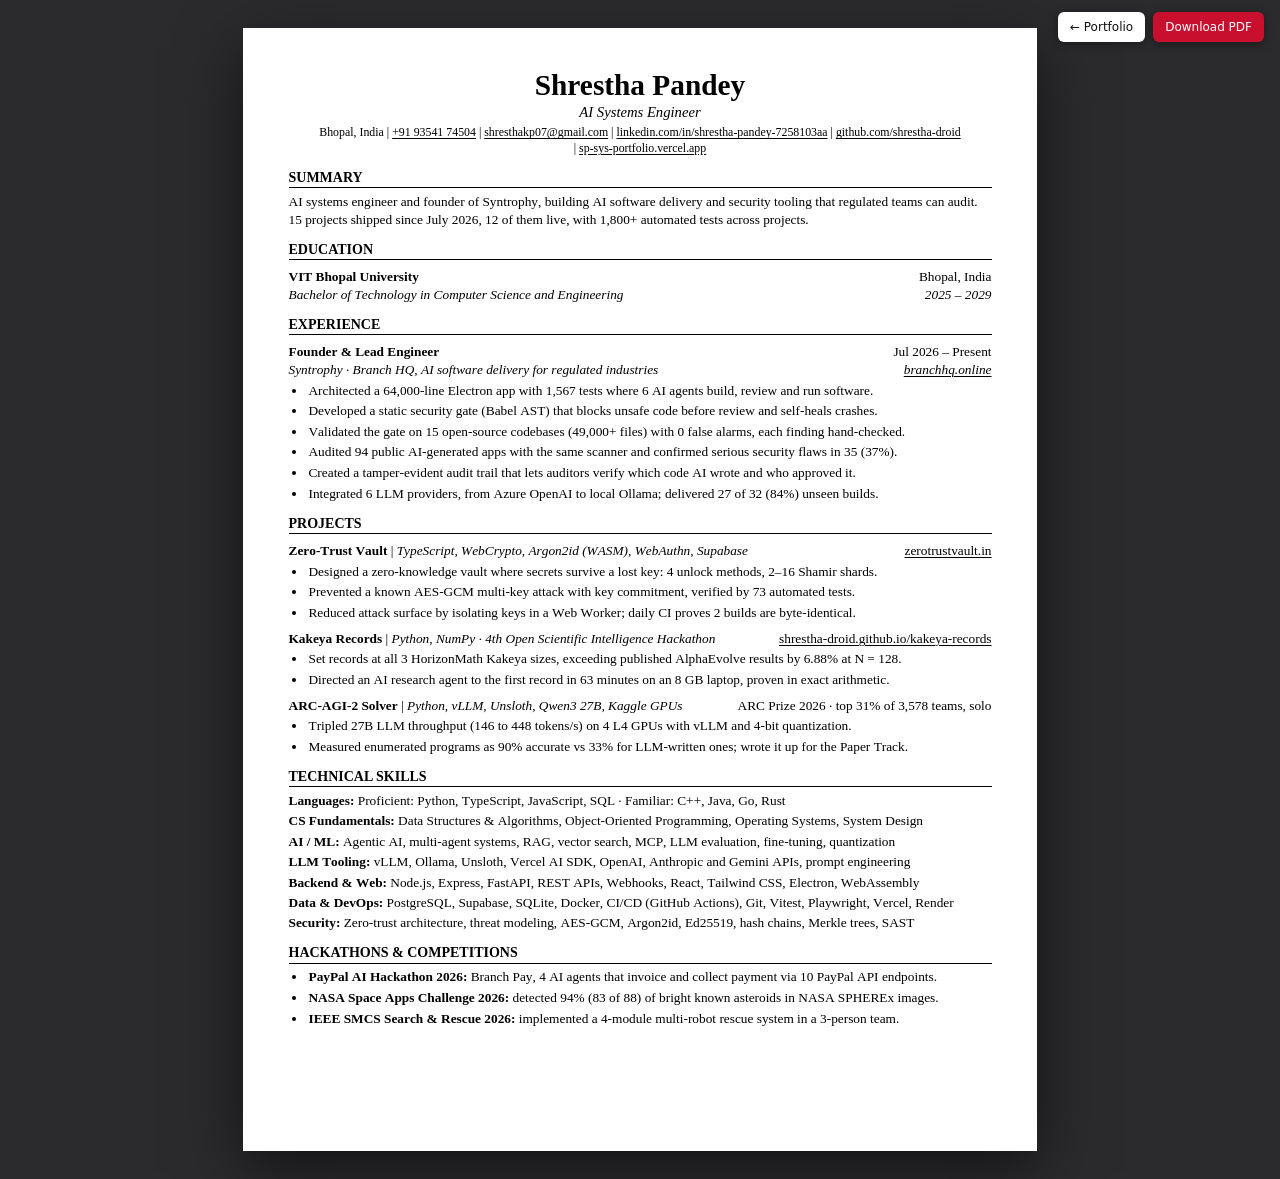
==== commit ba77e20f: "CV: tamper-evident wording, scope 6.88% to N=128, C++ to familiar, merge Kakeya hackathon into its p" ====
--- a/cv.html
+++ b/cv.html
@@ -64,7 +64,7 @@
       <li>Developed a static security gate (Babel AST) that blocks unsafe code before review and self-heals crashes.</li>
       <li>Validated the gate on 15 open-source codebases (49,000+ files) with 0 false alarms, each finding hand-checked.</li>
       <li>Audited 94 public AI-generated apps with the same scanner and confirmed serious security flaws in 35 (37%).</li>
-      <li>Created a tamper-proof audit trail that lets auditors verify which code AI wrote and who approved it.</li>
+      <li>Created a tamper-evident audit trail that lets auditors verify which code AI wrote and who approved it.</li>
       <li>Integrated 6 LLM providers, from Azure OpenAI to local Ollama; delivered 27 of 32 (84%) unseen builds.</li>
     </ul>
   </div>
@@ -79,9 +79,9 @@
     </ul>
   </div>
   <div class="item">
-    <div class="row"><span><b>Kakeya Records</b> | <i>Python, NumPy, Numba</i></span><span class="r"><a href="https://shrestha-droid.github.io/kakeya-records/">shrestha-droid.github.io/kakeya-records</a></span></div>
+    <div class="row"><span><b>Kakeya Records</b> | <i>Python, NumPy · 4th Open Scientific Intelligence Hackathon</i></span><span class="r"><a href="https://shrestha-droid.github.io/kakeya-records/">shrestha-droid.github.io/kakeya-records</a></span></div>
     <ul>
-      <li>Set records at all 3 sizes of the HorizonMath Kakeya benchmark, exceeding published AlphaEvolve results by 6.88%.</li>
+      <li>Set records at all 3 HorizonMath Kakeya sizes, exceeding published AlphaEvolve results by 6.88% at N = 128.</li>
       <li>Directed an AI research agent to the first record in 63 minutes on an 8 GB laptop, proven in exact arithmetic.</li>
     </ul>
   </div>
@@ -96,7 +96,7 @@
 
   <h2>Technical Skills</h2>
   <div class="skills">
-    <p><b>Languages:</b> Proficient: Python, TypeScript, JavaScript, C++, SQL · Familiar: Java, Go, Rust</p>
+    <p><b>Languages:</b> Proficient: Python, TypeScript, JavaScript, SQL · Familiar: C++, Java, Go, Rust</p>
     <p><b>CS Fundamentals:</b> Data Structures &amp; Algorithms, Object-Oriented Programming, Operating Systems, System Design</p>
     <p><b>AI / ML:</b> Agentic AI, multi-agent systems, RAG, vector search, MCP, LLM evaluation, fine-tuning, quantization</p>
     <p><b>LLM Tooling:</b> vLLM, Ollama, Unsloth, Vercel AI SDK, OpenAI, Anthropic and Gemini APIs, prompt engineering</p>
@@ -108,7 +108,6 @@
   <h2>Hackathons &amp; Competitions</h2>
   <ul>
     <li><b>PayPal AI Hackathon 2026:</b> Branch Pay, 4 AI agents that invoice and collect payment via 10 PayPal API endpoints.</li>
-    <li><b>4th Open Scientific Intelligence Hackathon 2026:</b> solo entry that produced the Kakeya records above.</li>
     <li><b>NASA Space Apps Challenge 2026:</b> detected 94% (83 of 88) of bright known asteroids in NASA SPHEREx images.</li>
     <li><b>IEEE SMCS Search &amp; Rescue 2026:</b> implemented a 4-module multi-robot rescue system in a 3-person team.</li>
   </ul>
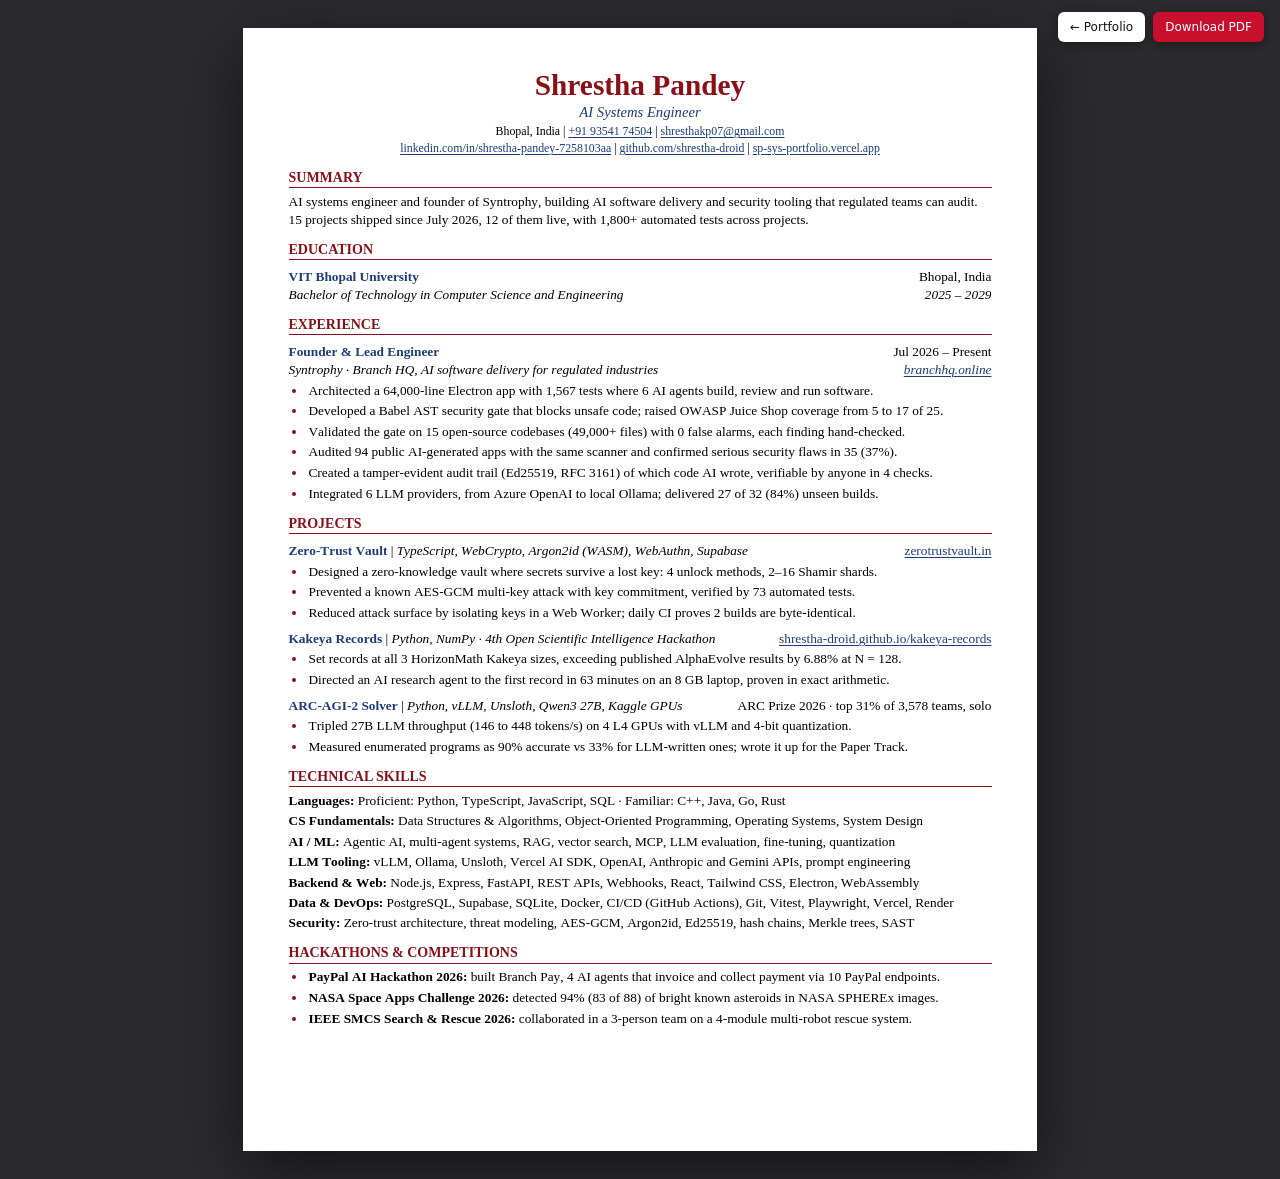
==== commit 60afbce6: "CV: colour (crimson headings, navy links), numbers in every Branch HQ bullet, two-line contact Co-Au" ====
--- a/cv.html
+++ b/cv.html
@@ -14,21 +14,21 @@
   html { background: #2b2b2e; }
   body { font: 400 10pt/1.33 Charter, 'Bitstream Charter', Georgia, serif; color: #000; font-kerning: none; font-variant-ligatures: none; font-feature-settings: 'kern' 0, 'liga' 0; -webkit-font-smoothing: antialiased; }
   .page { width: 210mm; min-height: 297mm; margin: 28px auto; padding: 11mm 12mm 8mm; background: #fff; box-shadow: 0 20px 60px #0008; }
-  a { color: inherit; text-decoration: underline; text-decoration-thickness: .5pt; text-underline-offset: 1.5pt; }
+  a { color: #1c3d7a; text-decoration: underline; text-decoration-thickness: .5pt; text-underline-offset: 1.5pt; }
   header { text-align: center; }
-  h1 { font: 700 22pt/1.05 Charter, Georgia, serif; }
-  .headline { margin-top: 2pt; font-size: 11pt; font-style: italic; }
-  .contact { margin-top: 2pt; font-size: 8.9pt; }
+  h1 { font: 700 22pt/1.05 Charter, Georgia, serif; color: #8a1018; }
+  .headline { margin-top: 2pt; font-size: 11pt; font-style: italic; color: #1c3d7a; }
+  .contact { margin-top: 1pt; font-size: 8.9pt; }
   .contact span { white-space: nowrap; }
   .contact span + span::before { content: '| '; }
-  h2 { margin: 10pt 0 3.5pt; padding-bottom: 1pt; border-bottom: .7pt solid #000; font: 700 10.5pt Charter, Georgia, serif; text-transform: uppercase; }
+  h2 { margin: 10pt 0 3.5pt; padding-bottom: 1pt; border-bottom: .7pt solid #8a1018; font: 700 10.5pt Charter, Georgia, serif; text-transform: uppercase; color: #8a1018; }
   
   .item { margin-top: 6pt; break-inside: avoid; }
   .row { display: flex; justify-content: space-between; gap: 10pt; align-items: baseline; }
-  .row b { font-weight: 700; }
+  .row b { font-weight: 700; color: #1c3d7a; }
   .row i { font-style: italic; }
   .row .r { flex: none; text-align: right; }
-  ul { margin: 1.5pt 0 0 14pt; } li { margin-top: 2.2pt; padding-left: 1pt; }
+  ul { margin: 1.5pt 0 0 14pt; } li { margin-top: 2.2pt; padding-left: 1pt; } li::marker { color: #8a1018; }
   .skills p { margin-top: 2pt; } .skills b { font-weight: 700; }
   .bar { position: fixed; top: 12px; right: 16px; display: flex; gap: 8px; font: 500 12px system-ui, sans-serif; }
   .bar a { padding: 8px 12px; border-radius: 6px; background: #fff; color: #111; box-shadow: 0 2px 10px #0006; text-decoration: none; }
@@ -43,7 +43,8 @@
   <header>
     <h1>Shrestha Pandey</h1>
     <p class="headline">AI Systems Engineer</p>
-    <p class="contact"><span>Bhopal, India</span> <span><a href="tel:+919354174504">+91 93541 74504</a></span> <span><a href="mailto:shresthakp07@gmail.com">shresthakp07@gmail.com</a></span> <span><a href="https://www.linkedin.com/in/shrestha-pandey-7258103aa/">linkedin.com/in/shrestha-pandey-7258103aa</a></span> <span><a href="https://github.com/shrestha-droid">github.com/shrestha-droid</a></span> <span><a href="https://sp-sys-portfolio.vercel.app">sp-sys-portfolio.vercel.app</a></span></p>
+    <p class="contact"><span>Bhopal, India</span> <span><a href="tel:+919354174504">+91 93541 74504</a></span> <span><a href="mailto:shresthakp07@gmail.com">shresthakp07@gmail.com</a></span></p>
+    <p class="contact"><span><a href="https://www.linkedin.com/in/shrestha-pandey-7258103aa/">linkedin.com/in/shrestha-pandey-7258103aa</a></span> <span><a href="https://github.com/shrestha-droid">github.com/shrestha-droid</a></span> <span><a href="https://sp-sys-portfolio.vercel.app">sp-sys-portfolio.vercel.app</a></span></p>
   </header>
 
   <h2>Summary</h2>
@@ -61,10 +62,10 @@
     <div class="row"><i>Syntrophy · Branch HQ, AI software delivery for regulated industries</i><i class="r"><a href="https://branchhq.online">branchhq.online</a></i></div>
     <ul>
       <li>Architected a 64,000-line Electron app with 1,567 tests where 6 AI agents build, review and run software.</li>
-      <li>Developed a static security gate (Babel AST) that blocks unsafe code before review and self-heals crashes.</li>
+      <li>Developed a Babel AST security gate that blocks unsafe code; raised OWASP Juice Shop coverage from 5 to 17 of 25.</li>
       <li>Validated the gate on 15 open-source codebases (49,000+ files) with 0 false alarms, each finding hand-checked.</li>
       <li>Audited 94 public AI-generated apps with the same scanner and confirmed serious security flaws in 35 (37%).</li>
-      <li>Created a tamper-evident audit trail that lets auditors verify which code AI wrote and who approved it.</li>
+      <li>Created a tamper-evident audit trail (Ed25519, RFC 3161) of which code AI wrote, verifiable by anyone in 4 checks.</li>
       <li>Integrated 6 LLM providers, from Azure OpenAI to local Ollama; delivered 27 of 32 (84%) unseen builds.</li>
     </ul>
   </div>
@@ -107,9 +108,9 @@
 
   <h2>Hackathons &amp; Competitions</h2>
   <ul>
-    <li><b>PayPal AI Hackathon 2026:</b> Branch Pay, 4 AI agents that invoice and collect payment via 10 PayPal API endpoints.</li>
+    <li><b>PayPal AI Hackathon 2026:</b> built Branch Pay, 4 AI agents that invoice and collect payment via 10 PayPal endpoints.</li>
     <li><b>NASA Space Apps Challenge 2026:</b> detected 94% (83 of 88) of bright known asteroids in NASA SPHEREx images.</li>
-    <li><b>IEEE SMCS Search &amp; Rescue 2026:</b> implemented a 4-module multi-robot rescue system in a 3-person team.</li>
+    <li><b>IEEE SMCS Search &amp; Rescue 2026:</b> collaborated in a 3-person team on a 4-module multi-robot rescue system.</li>
   </ul>
 </main>
 </body>
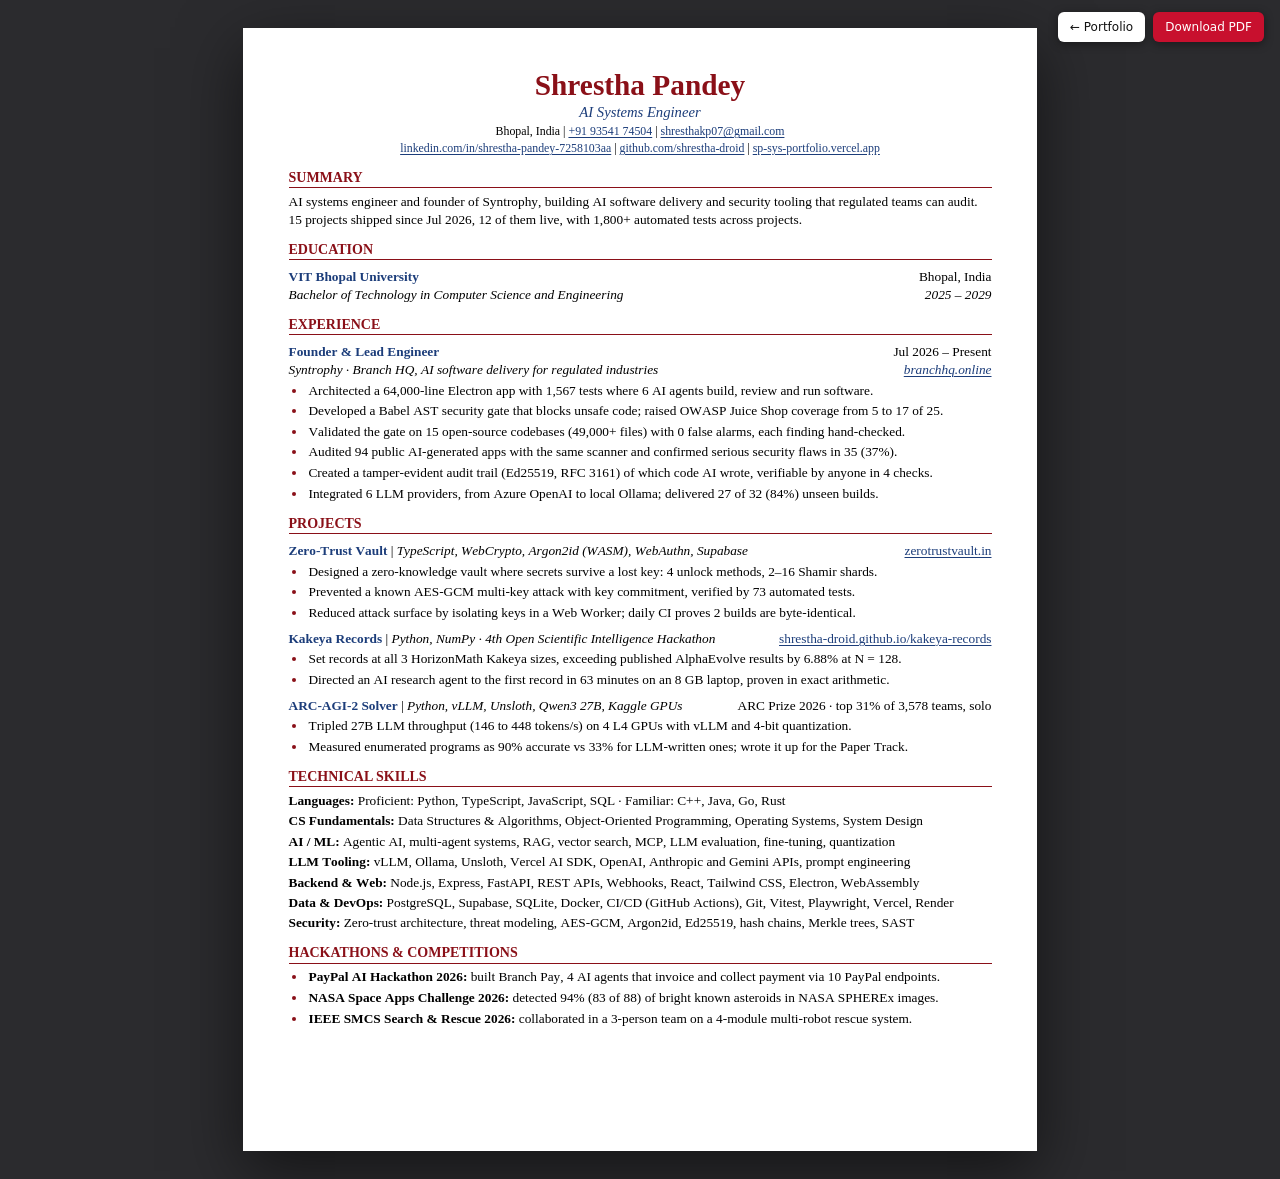
==== commit 00a67cbc: "CV: consistent month format (Jul 2026) Co-Authored-By: Claude Opus 5.5 <noreply@anthropic.com>" ====
--- a/cv.html
+++ b/cv.html
@@ -48,7 +48,7 @@
   </header>
 
   <h2>Summary</h2>
-  <p class="summary">AI systems engineer and founder of Syntrophy, building AI software delivery and security tooling that regulated teams can audit. 15 projects shipped since July 2026, 12 of them live, with 1,800+ automated tests across projects.</p>
+  <p class="summary">AI systems engineer and founder of Syntrophy, building AI software delivery and security tooling that regulated teams can audit. 15 projects shipped since Jul 2026, 12 of them live, with 1,800+ automated tests across projects.</p>
 
   <h2>Education</h2>
   <div class="item">
